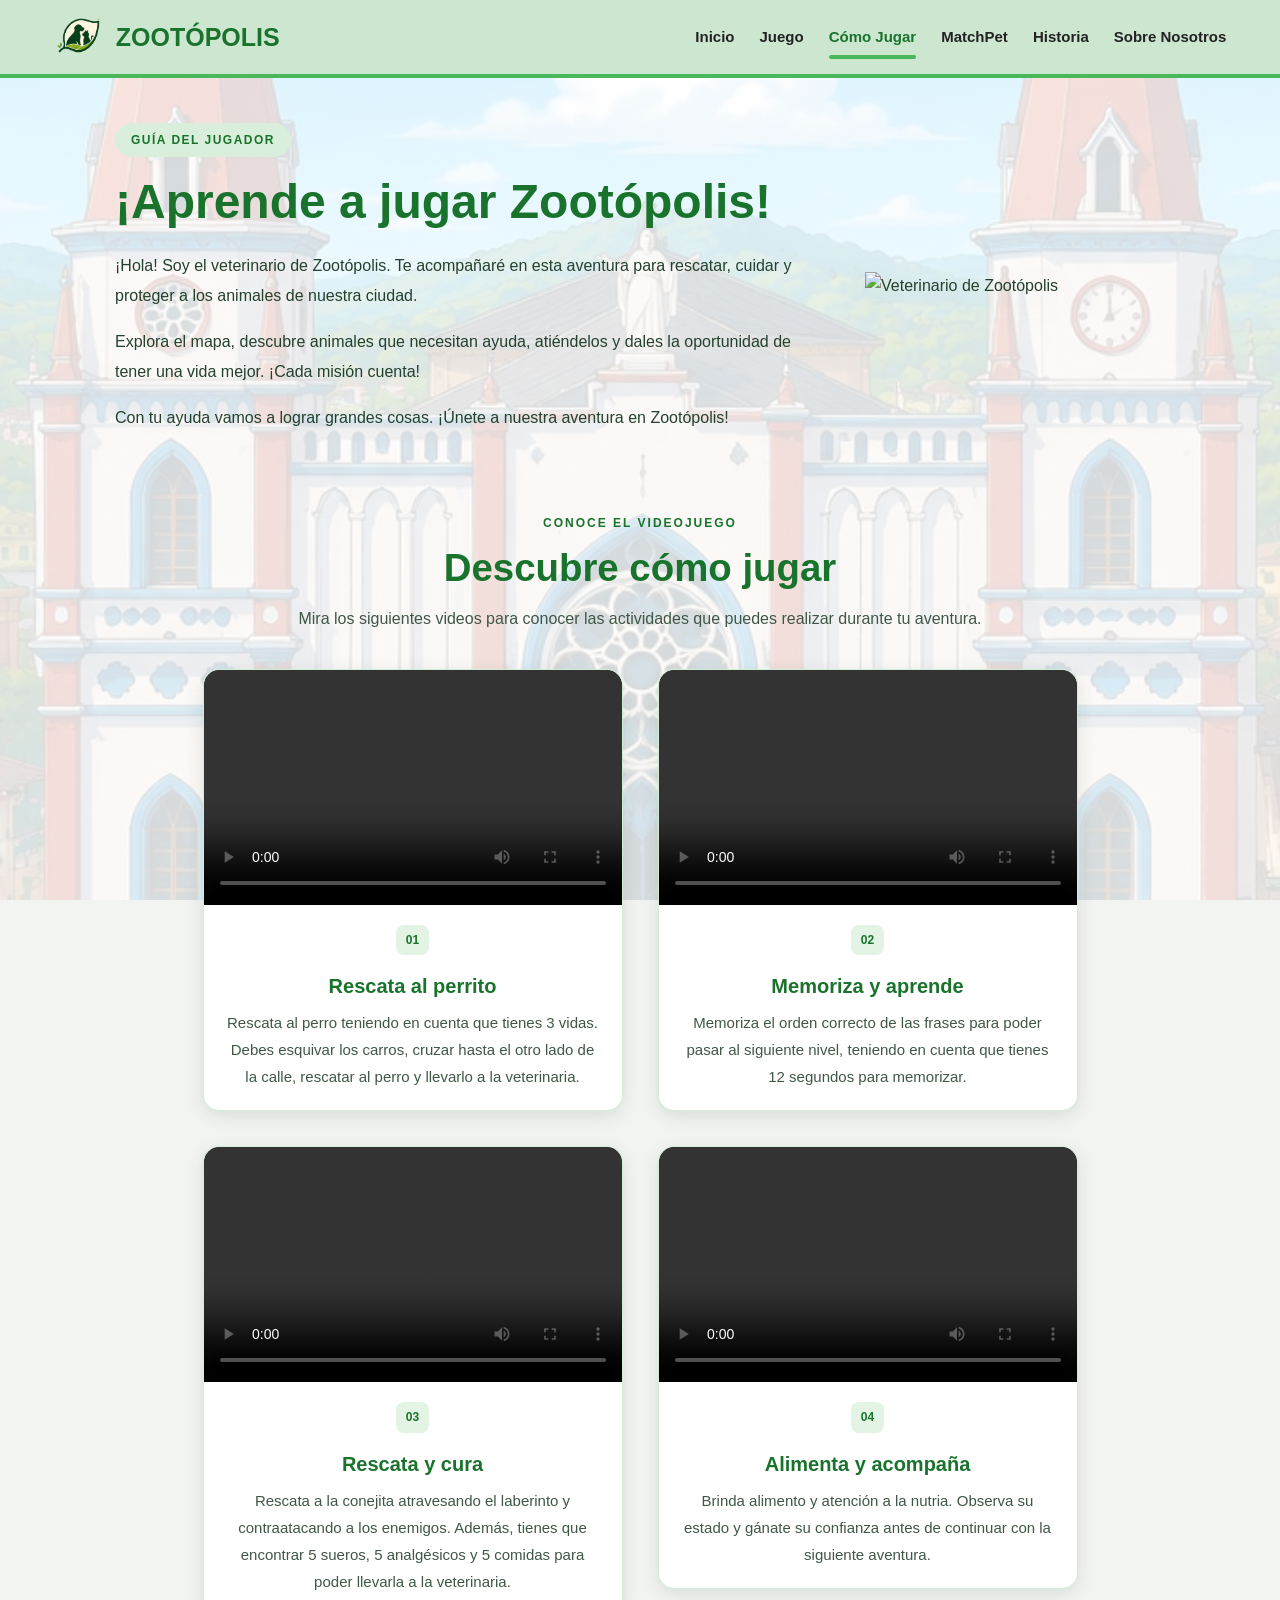
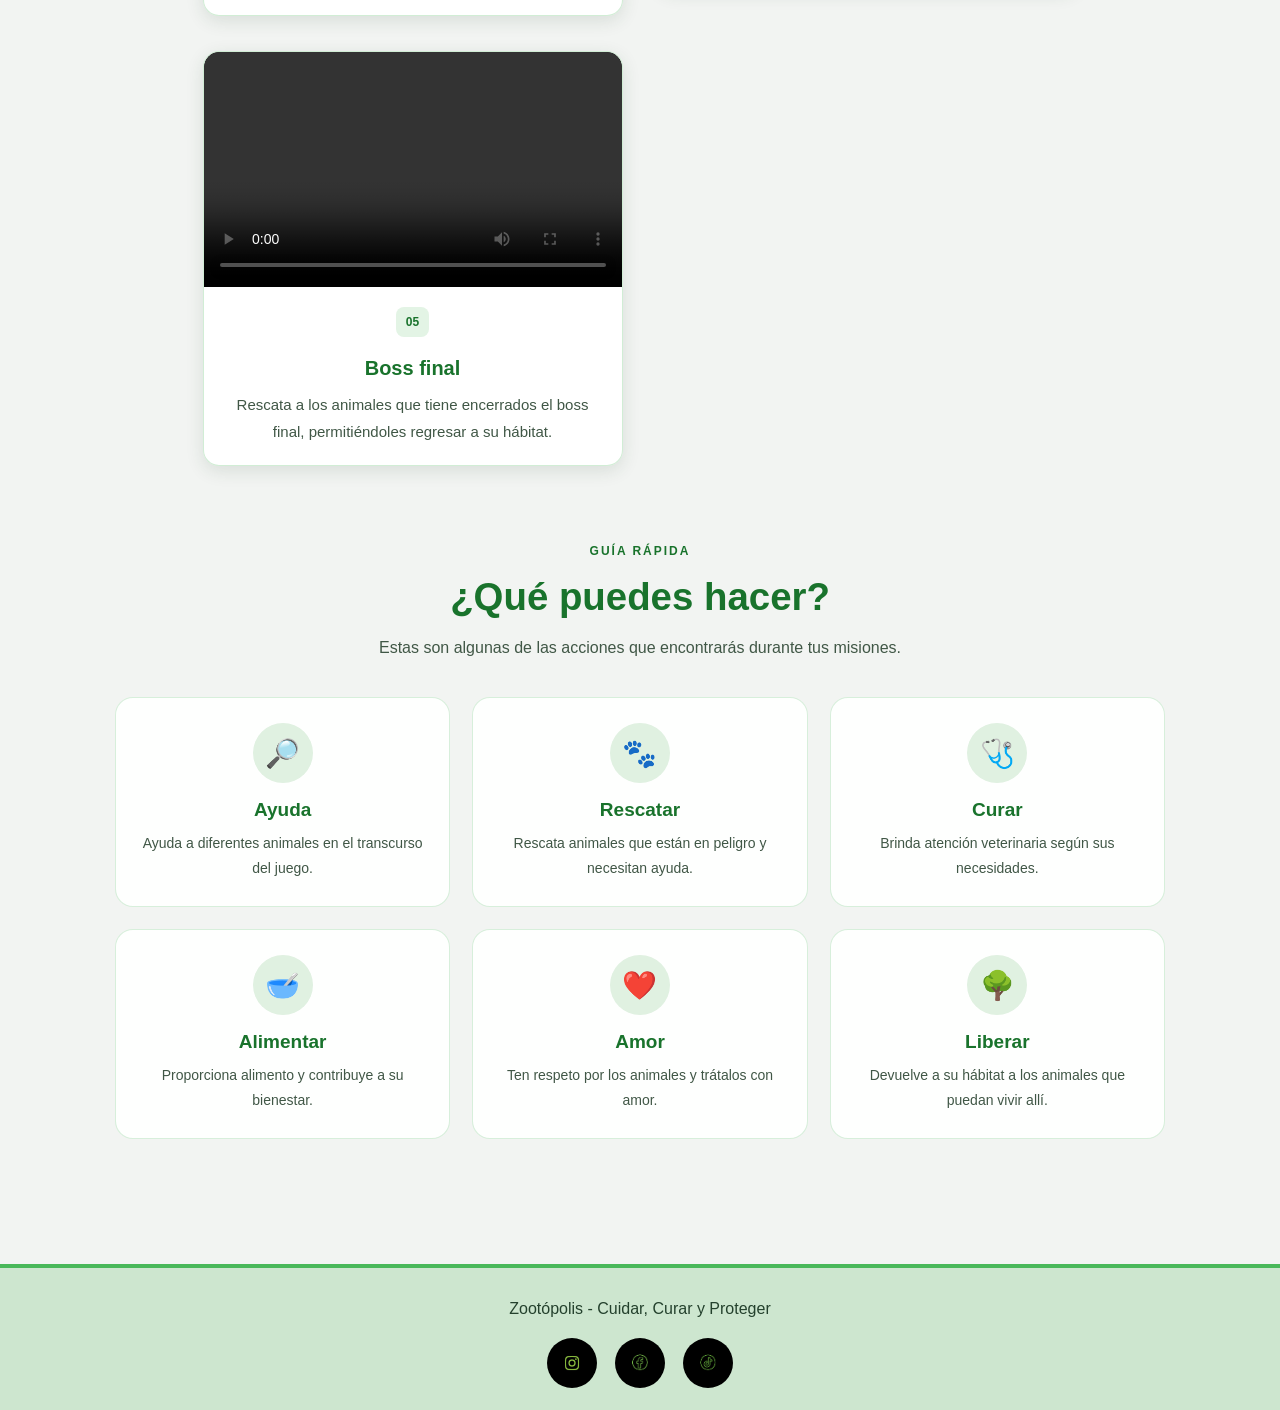
==== como_jugar.html @ 65db8620 "Add files via upload" ====
<!DOCTYPE html>
<html lang="es">
<head>
    <meta charset="UTF-8">
    <meta name="viewport" content="width=device-width, initial-scale=1.0">
    <title>Zootópolis | Cómo Jugar</title>
    <link rel="stylesheet" href="style.css">
</head>

<body>

    <header class="header">
        <div class="logo">
            <img src="IMG/logo 2.png" alt="Logo de Zootópolis">
            <span>ZOOTÓPOLIS</span>
        </div>

        <nav>
            <a href="index.html">Inicio</a>
            <a href="juego.html">Juego</a>
            <a class="activo" href="como_jugar.html" aria-current="page">Cómo Jugar</a>
            <a href="match_pet.html">MatchPet</a>
            <a href="historia.html">Historia</a>
            <a href="sobre_nosotros.html">Sobre Nosotros</a>
        </nav>
    </header>


    <main class="como-jugar">

        <section class="bienvenida-veterinario">

            <div class="bienvenida-texto">
                <span class="etiqueta-juego">GUÍA DEL JUGADOR</span>

                <h1>¡Aprende a jugar Zootópolis!</h1>

                <p>
                    ¡Hola! Soy el veterinario de Zootópolis.
                    Te acompañaré en esta aventura para rescatar,
                    cuidar y proteger a los animales de nuestra ciudad.
                </p>

                <p>
                    Explora el mapa, descubre animales que necesitan ayuda,
                    atiéndelos y dales la oportunidad de tener una vida mejor.
                    ¡Cada misión cuenta!
                </p>

                <p>
                    Con tu ayuda vamos a lograr grandes cosas.
                    ¡Únete a nuestra aventura en Zootópolis!
                </p>
            </div>

            <div class="veterinario-imagen">
                <img src="IMG/veterinario 2.png" alt="Veterinario de Zootópolis">
            </div>

        </section>

        <section class="tutoriales" id="tutoriales">

            <div class="titulo-seccion">
                <span>CONOCE EL VIDEOJUEGO</span>
                <h2>Descubre cómo jugar</h2>
                <p>
                    Mira los siguientes videos para conocer las actividades
                    que puedes realizar durante tu aventura.
                </p>
            </div>

            <div class="tutoriales-grid">

                <article class="tutorial-card">

                    <div class="video-contenedor">
                        <video controls preload="metadata">
                            <source src="IMG/nivel 1.mp4" type="video/mp4">
                            Tu navegador no admite la reproducción de videos.
                        </video>
                    </div>

                    <div class="tutorial-info">
                        <span class="numero-tutorial">01</span>
                        <h3>Rescata al perrito</h3>
                        <p>Rescata al perro teniendo en cuenta que tienes 3 vidas. Debes esquivar los carros, cruzar hasta el otro lado de la calle, rescatar al perro y llevarlo a la veterinaria.</p>
                    </div>

                </article>

                <article class="tutorial-card">

                    <div class="video-contenedor">
                        <video controls preload="metadata">
                            <source src="IMG/nivel 2.mp4" type="video/mp4">
                            Tu navegador no admite la reproducción de videos.
                        </video>
                    </div>

                    <div class="tutorial-info">
                        <span class="numero-tutorial">02</span>
                        <h3>Memoriza y aprende</h3>
                        <p>Memoriza el orden correcto de las frases para poder pasar al siguiente nivel, teniendo en cuenta que tienes 12 segundos para memorizar.</p>
                    </div>

                </article>

                <article class="tutorial-card">

                    <div class="video-contenedor">
                        <video controls preload="metadata">
                            <source src="IMG/nivel 3.mp4" type="video/mp4">
                            Tu navegador no admite la reproducción de videos.
                        </video>
                    </div>

                    <div class="tutorial-info">
                        <span class="numero-tutorial">03</span>
                        <h3>Rescata y cura</h3>
                        <p>Rescata a la conejita atravesando el laberinto y contraatacando a los enemigos. Además, tienes que encontrar 5 sueros, 5 analgésicos y 5 comidas para poder llevarla a la veterinaria.</p>
                    </div>

                </article>

                <article class="tutorial-card">

                    <div class="video-contenedor">
                        <video controls preload="metadata">
                            <source src="IMG/nivel 4.mp4" type="video/mp4">
                            Tu navegador no admite la reproducción de videos.
                        </video>
                    </div>

                    <div class="tutorial-info">
                        <span class="numero-tutorial">04</span>
                        <h3>Alimenta y acompaña</h3>
                        <p>Brinda alimento y atención a la nutria. Observa su estado y gánate su confianza antes de continuar con la siguiente aventura.</p>
                    </div>

                </article>

                <article class="tutorial-card">

                    <div class="video-contenedor">
                        <video controls preload="metadata">
                            <source src="IMG/nivel 5.mp4" type="video/mp4">
                            Tu navegador no admite la reproducción de videos.
                        </video>
                    </div>

                    <div class="tutorial-info">
                        <span class="numero-tutorial">05</span>
                        <h3>Boss final</h3>
                        <p>Rescata a los animales que tiene encerrados el boss final, permitiéndoles regresar a su hábitat.</p>
                    </div>

                </article>

            </div>
        </section>

        <section class="acciones-juego">

            <div class="titulo-seccion">
                <span>GUÍA RÁPIDA</span>
                <h2>¿Qué puedes hacer?</h2>
                <p>
                    Estas son algunas de las acciones que encontrarás
                    durante tus misiones.
                </p>
            </div>

            <div class="acciones-grid">

                <div class="accion-item">
                    <span>🔎</span>
                    <h3>Ayuda</h3>
                    <p>Ayuda a diferentes animales en el transcurso del juego.</p>
                </div>

                <div class="accion-item">
                    <span>🐾</span>
                    <h3>Rescatar</h3>
                    <p>Rescata animales que están en peligro y necesitan ayuda.</p>
                </div>

                <div class="accion-item">
                    <span>🩺</span>
                    <h3>Curar</h3>
                    <p>Brinda atención veterinaria según sus necesidades.</p>
                </div>

                <div class="accion-item">
                    <span>🥣</span>
                    <h3>Alimentar</h3>
                    <p>Proporciona alimento y contribuye a su bienestar.</p>
                </div>

                <div class="accion-item">
                    <span>❤️</span>
                    <h3>Amor</h3>
                    <p>Ten respeto por los animales y trátalos con amor.</p>
                </div>

                <div class="accion-item">
                    <span>🌳</span>
                    <h3>Liberar</h3>
                    <p>Devuelve a su hábitat a los animales que puedan vivir allí.</p>
                </div>

            </div>
        </section>

    </main>

    <footer class="redes">
        <p>Zootópolis - Cuidar, Curar y Proteger</p>

        <div>
            <a href="https://www.instagram.com/zootopolis_032026/" target="_blank" rel="noopener noreferrer" aria-label="Instagram" title="Instagram">
                <img src="IMG/icono instagram.jpeg" alt="Instagram">
            </a>

            <a href="https://www.facebook.com/share/1Fiqk4GdvT/" target="_blank" rel="noopener noreferrer" aria-label="Facebook" title="Facebook">
                <img src="IMG/icono facebook.jpeg" alt="Facebook">
            </a>

            <a href="https://www.tiktok.com/@zotoopolis_03?_r=1&_t=ZS-9AS0UtBTQ9M" target="_blank" rel="noopener noreferrer" aria-label="TikTok" title="TikTok">
                <img src="IMG/icono tiktok.jpeg" alt="TikTok">
            </a>
        </div>
    </footer>


</body>
</html>
---- style.css ----
* {
    margin: 0;
    padding: 0;
    box-sizing: border-box;
}

html {
    scroll-behavior: smooth;
    scroll-padding-top: 100px;
}

html,
body {
    min-height: 100%;
    margin: 0;
    padding: 0;
}

body {
    font-family: Arial, Helvetica, sans-serif;
    color: #24412d;
    background: #f2f4f2;
    line-height: 1.7;
    overflow-x: hidden;
    position: relative;
}

body::before {
    content: "";
    position: fixed;
    inset: 0;
    background:
        linear-gradient(
            rgba(255, 255, 255, 0.84),
            rgba(255, 255, 255, 0.84)
        ),
        url("IMG/iglesiafondo.jpeg") center / cover no-repeat;
    z-index: -1;
    pointer-events: none;
}

img,
video {
    max-width: 100%;
}

a {
    color: inherit;
}

button,
input,
textarea,
select {
    font: inherit;
}


.header {
    width: 100%;
    min-height: 78px;
    padding: 8px 4.2%;
    background: #cde6cf;
    border-bottom: 4px solid #49b85a;

    display: flex;
    align-items: center;
    justify-content: space-between;
    gap: 25px;

    position: sticky;
    top: 0;
    z-index: 1000;
}

.logo {
    display: flex;
    align-items: center;
    gap: 10px;
    flex-shrink: 0;
}

.logo img {
    width: 52px;
    height: 52px;
    object-fit: contain;
    border-radius: 50%;
}

.logo span {
    color: #19732c;
    font-size: 25px;
    font-weight: 800;
    line-height: 1.2;
}

.header nav {
    display: flex;
    align-items: center;
    justify-content: flex-end;
    flex-wrap: wrap;
    gap: 25px;
}

.header nav a {
    display: inline-block;
    position: relative;
    padding: 9px 0;

    color: #222;
    text-decoration: none;
    font-size: 15px;
    font-weight: 700;

    transition: color 0.25s ease;
}

.header nav a::after {
    content: "";
    position: absolute;
    left: 0;
    bottom: 0;

    width: 0;
    height: 4px;
    border-radius: 5px;

    background: #49b85a;
    transition: width 0.25s ease;
}

.header nav a:hover,
.header nav a.activo {
    color: #19732c;
}

.header nav a:hover::after,
.header nav a.activo::after {
    width: 100%;
}

h1,
h2,
h3 {
    line-height: 1.3;
}

h1 {
    color: #19732c;
}

h2 {
    color: #19732c;
}

p {
    overflow-wrap: break-word;
}

.pagina {
    width: 100%;
    max-width: 1200px;
    margin: 0 auto;
    padding: 45px 25px 60px;
}

.contenido {
    width: 100%;
}

.pagina h1 {
    font-size: 45px;
    margin-bottom: 22px;
}

.pagina h2 {
    margin-bottom: 12px;
}

.pagina p {
    margin-bottom: 18px;
}


.inicio {
    width: 100%;
    max-width: 1200px;
    margin: 0 auto;
    padding: 55px 25px;
}

.hero {
    display: grid;
    grid-template-columns: 1.2fr 0.8fr;
    align-items: center;
    gap: 40px;
    min-height: 400px;
}

.etiqueta {
    display: inline-block;
    padding: 6px 15px;
    margin-bottom: 15px;

    color: #19732c;
    background: #d9efdb;
    border-radius: 25px;

    font-size: 13px;
    font-weight: 700;
}

.hero h1 {
    font-size: clamp(38px, 5vw, 65px);
    line-height: 1.1;
    margin-bottom: 20px;
    color: #19732c;
}

.hero h2 {
    font-size: 26px;
    margin-bottom: 16px;
}

.texto p {
    font-size: 17px;
    line-height: 1.9;
    margin-bottom: 15px;
}

.imagen {
    display: flex;
    align-items: center;
    justify-content: center;
}

.imagen img {
    width: 100%;
    max-width: 430px;
    max-height: 450px;
    object-fit: contain;

    transition: transform 0.35s ease;
}

.imagen img:hover {
    transform: scale(1.035);
}

.boton {
    display: inline-block;
    padding: 12px 25px;
    margin-top: 15px;

    color: white;
    background: #19732c;
    border-radius: 30px;

    font-weight: 700;
    text-decoration: none;

    transition:
        background 0.25s ease,
        transform 0.25s ease;
}

.boton:hover {
    background: #49b85a;
    transform: translateY(-3px);
}


.tarjetas {
    display: grid;
    grid-template-columns: repeat(3, minmax(0, 1fr));
    gap: 25px;
    margin: 35px 0;
}

.tarjeta {
    min-width: 0;
    padding: 25px;

    background: rgba(255, 255, 255, 0.93);
    border: 1px solid rgba(73, 184, 90, 0.2);
    border-radius: 18px;

    box-shadow: 0 6px 20px rgba(36, 65, 45, 0.08);

    transition:
        transform 0.3s ease,
        box-shadow 0.3s ease;
}

.tarjeta:hover {
    transform: translateY(-5px);
    box-shadow: 0 12px 25px rgba(36, 65, 45, 0.13);
}

.tarjeta h2 {
    color: #19732c;
    margin: 12px 0;
}

.tarjeta h3 {
    color: #19732c;
    margin: 10px 0;
}

.tarjeta p {
    line-height: 1.8;
}

.juego-pagina {
    width: 100%;
    max-width: 1200px;
    margin: 0 auto;
    padding: 45px 25px 60px;
}

.juego-intro {
    text-align: center;
    max-width: 850px;
    margin: 0 auto 40px;
}

.juego-intro h1 {
    font-size: clamp(34px, 4vw, 52px);
    margin-bottom: 18px;
}

.juego-intro p {
    font-size: 17px;
    line-height: 1.9;
}

.icono-juego {
    width: 90px;
    height: 90px;
    margin: 20px auto;

    display: flex;
    align-items: center;
    justify-content: center;

    background: #d9efdb;
    border-radius: 50%;
    font-size: 42px;
}

.ods15 {
    max-width: 1100px;
    margin: 45px auto;
    padding: 30px;

    display: flex;
    align-items: center;
    gap: 30px;

    background: rgba(255, 255, 255, 0.92);
    border-radius: 20px;
    box-shadow: 0 6px 22px rgba(36, 65, 45, 0.08);
}

.ods-icono {
    flex-shrink: 0;
    width: 110px;
    height: 110px;

    display: flex;
    align-items: center;
    justify-content: center;

    background: #19732c;
    border-radius: 15px;
    color: white;
    font-size: 40px;
}

.ods-numero {
    color: #19732c;
    font-size: 30px;
    font-weight: 800;
}

.ods-contenido {
    flex: 1;
}

.ods-contenido h2 {
    margin-bottom: 12px;
}

.naturaleza {
    max-width: 1100px;
    margin: 40px auto;
}

.naturaleza-animal {
    width: 100%;
    max-width: 300px;
    object-fit: contain;
    transition: transform 0.3s ease;
}

.naturaleza-animal:hover {
    transform: translateY(-4px);
}

.boton-instrucciones {
    display: inline-block;
    padding: 12px 25px;
    background: #19732c;
    color: white;
    text-decoration: none;
    border-radius: 30px;
    font-weight: 700;
    transition: background 0.3s ease;
}

.boton-instrucciones:hover {
    background: #49b85a;
}

.machpet-pagina {
    max-width: 1200px;
    margin: 0 auto;
    padding: 45px 25px 60px;
}

.titulo-machpet {
    text-align: center;
    margin-bottom: 35px;
}

.titulo-machpet h1 {
    font-size: clamp(34px, 4vw, 48px);
    margin-bottom: 15px;
}

.mini-icono {
    display: inline-flex;
    justify-content: center;
    align-items: center;

    width: 55px;
    height: 55px;
    margin-bottom: 12px;

    background: #d9efdb;
    border-radius: 50%;
    font-size: 27px;
}




.animales-grid {
    display: grid;
    grid-template-columns: repeat(3, minmax(0, 1fr));
    align-items: stretch;
    gap: 25px;
}

.animal {
    position: relative;
    min-width: 0;
    min-height: 440px;
    padding: 18px;
    overflow: hidden;

    display: flex;
    flex-direction: column;
    align-items: center;

    background: rgba(255, 255, 255, 0.96);
    border-radius: 18px;
    box-shadow: 0 6px 20px rgba(36, 65, 45, 0.10);

    transition: transform 0.3s ease;
}

.animal:hover {
    transform: translateY(-5px);
}

.imagen-animal {
    display: block;
    width: 100%;
    height: 360px;
    flex-shrink: 0;
    object-fit: contain;
    margin: 0 auto 12px;
}

.animal h2 {
    position: relative;
    z-index: 1;
    width: 45%;
    margin: 0 0 4px;
    text-align: center;
    color: #19732c;
    font-size: 25px;
}

.historia-animal {
    position: absolute;
    inset: 0;
    z-index: 5;

    display: flex;
    align-items: center;
    justify-content: center;

    padding: 10px;
    overflow-y: auto;

    background: rgba(237, 247, 238, 0.97);
    border: 4px solid #49b85a;
    border-radius: 18px;

    color: #24412d;
    font-size: 16px;
    line-height: 1.9;
    text-align: center;

    opacity: 0;
    visibility: hidden;
    pointer-events: none;

    transition:
        opacity 0.3s ease,
        visibility 0.3s ease;
}

.animal:hover .historia-animal {
    opacity: 1;
    visibility: visible;
}



@media (max-width: 850px) {
    .animales-grid {
        grid-template-columns: repeat(2, minmax(0, 1fr));
    }
    .animal img[src*="nutria"] {
        transform: scale(0.8);
    }
}

@media (max-width: 560px) {
    .animales-grid {
        grid-template-columns: 1fr;
    }

    .animal {
        min-height: 420px;
    }

    .imagen-animal {
        height: 230px;
    }
}


.historia-pagina {
    max-width: 1100px;
    margin: 0 auto;
    padding: 45px 25px 60px;
}

.historia-pagina h1 {
    text-align: center;
    font-size: clamp(34px, 4vw, 48px);
    margin-bottom: 30px;
}

.historia-contenido {
    padding: 30px;
    background: rgba(255, 255, 255, 0.93);
    border-radius: 20px;
    box-shadow: 0 6px 22px rgba(36, 65, 45, 0.08);
}

.historia-contenido p {
    line-height: 2;
    margin-bottom: 20px;
}

.sobre-nosotros {
    width: 100%;
    max-width: 1200px;
    margin: 0 auto;
    padding: 45px 25px 60px;
}

.sobre-nosotros h1 {
    font-size: 45px;
    margin-bottom: 20px;
}

.sobre-nosotros > p {
    max-width: 950px;
    margin-bottom: 18px;
}

.sobre-nosotros .tarjetas {
    margin-top: 35px;
}

.sobre-nosotros .tarjeta img {
    display: block;
    width: 100%;
    height: 260px;
    object-fit: cover;
    border-radius: 15px;
    margin-bottom: 18px;
}

.como-jugar {
    width: 100%;
    max-width: 1250px;
    margin: 0 auto;
    padding: 45px 25px 60px;
}

.bienvenida-veterinario {
    width: 100%;
    max-width: 1050px;
    margin: 0 auto 60px;

    display: grid;
    grid-template-columns: minmax(0, 1fr) 300px;
    align-items: center;
    gap: 35px;
}

.bienvenida-texto {
    min-width: 0;
    animation: entradaTexto 0.8s ease both;
}

.etiqueta-juego {
    display: inline-block;
    padding: 7px 16px;
    margin-bottom: 16px;

    color: #19732c;
    background: #d9efdb;
    border-radius: 25px;

    font-size: 12px;
    font-weight: 700;
    letter-spacing: 1.5px;
}

.bienvenida-texto h1 {
    color: #19732c;
    font-size: clamp(32px, 4vw, 48px);
    line-height: 1.2;
    margin-bottom: 20px;
}

.bienvenida-texto p {
    color: #24412d;
    font-size: 16px;
    line-height: 1.9;
    margin-bottom: 15px;
}

.boton-comenzar {
    display: inline-block;
    padding: 12px 24px;
    margin-top: 12px;

    background: #19732c;
    color: white;
    border-radius: 30px;
    text-decoration: none;
    font-weight: 700;

    transition:
        background 0.3s ease,
        transform 0.3s ease;
}

.boton-comenzar:hover {
    background: #49b85a;
    transform: translateY(-3px);
}

.veterinario-imagen {
    display: flex;
    justify-content: center;
    align-items: center;
    min-width: 0;
}

.veterinario-imagen img {
    display: block;
    width: 100%;
    max-width: 500px;
    max-height: 500px;
    object-fit: contain;

    filter: drop-shadow(0 10px 15px rgba(25, 115, 44, 0.13));

    animation: entradaVeterinario 0.9s ease both;
}

.tutoriales {
    width: 100%;
    max-width: 1150px;
    margin: 45px auto 70px;
    scroll-margin-top: 100px;
}

.titulo-seccion {
    width: 100%;
    max-width: 800px;
    margin: 0 auto 35px;
    text-align: center;
}

.titulo-seccion > span {
    color: #19732c;
    font-size: 12px;
    font-weight: 800;
    letter-spacing: 2px;
}

.titulo-seccion h2 {
    color: #19732c;
    font-size: clamp(28px, 3vw, 39px);
    margin: 8px 0 12px;
}

.titulo-seccion p {
    color: #405746;
    font-size: 16px;
    line-height: 1.8;
}

.tutoriales-grid {
    display: grid;

    grid-template-columns: repeat(2, minmax(0, 420px));

    justify-content: center;
    align-items: start;
    gap: 35px;

    width: 100%;
    margin: 0 auto;
}

.tutorial-card {
    display: flex;
    flex-direction: column;

    width: 100%;
    max-width: 420px;
    min-width: 0;
    margin: 0 auto;
    overflow: hidden;

    background: rgba(255, 255, 255, 0.96);
    border: 1px solid rgba(73, 184, 90, 0.25);
    border-radius: 16px;

    box-shadow: 0 5px 18px rgba(36, 65, 45, 0.12);

    transition:
        transform 0.3s ease,
        box-shadow 0.3s ease;

    animation: entradaTexto 0.7s ease both;
}

.tutorial-card:hover {
    transform: translateY(-4px);
    box-shadow: 0 12px 25px rgba(36, 65, 45, 0.15);
}

.video-contenedor {
    display: block;
    position: relative;

    width: 100%;
    aspect-ratio: 16 / 9;
    height: auto;

    overflow: hidden;
    background: #151515;
    border-radius: 15px 15px 0 0;
}

.video-contenedor video {
    display: block;

    width: 100%;
    height: 100%;

    object-fit: contain;
    background: #151515;
}

.tutorial-info {
    padding: 20px;
    text-align: center;
}

.numero-tutorial {
    display: inline-block;
    padding: 5px 10px;
    margin-bottom: 10px;

    color: #19732c;
    background: #e3f4e5;
    border-radius: 8px;

    font-size: 12px;
    font-weight: 800;
}

.tutorial-info h3 {
    color: #19732c;
    font-size: 20px;
    margin: 8px 0 10px;
}

.tutorial-info p {
    color: #405746;
    font-size: 15px;
    line-height: 1.8;
}

.acciones-juego {
    width: 100%;
    max-width: 1050px;
    margin: 0 auto 65px;
}

.acciones-grid {
    display: grid;
    grid-template-columns: repeat(3, minmax(0, 1fr));
    justify-content: center;
    gap: 22px;
}

.accion-item {
    min-width: 0;
    padding: 25px 20px;
    text-align: center;

    background: rgba(255, 255, 255, 0.93);
    border: 1px solid rgba(73, 184, 90, 0.22);
    border-radius: 18px;

    transition:
        background 0.3s ease,
        border-color 0.3s ease,
        transform 0.3s ease;
}

.accion-item:hover {
    background: #e9f6e9;
    border-color: #49b85a;
    transform: translateY(-4px);
}

.accion-item > span {
    display: inline-flex;
    justify-content: center;
    align-items: center;

    width: 60px;
    height: 60px;
    margin-bottom: 15px;

    background: #e0f1e1;
    border-radius: 50%;
    font-size: 28px;
}

.accion-item h3 {
    color: #19732c;
    font-size: 19px;
    margin-bottom: 8px;
}

.accion-item p {
    color: #405746;
    font-size: 14px;
    line-height: 1.8;
}

.mensaje-final-juego {
    width: 100%;
    max-width: 1000px;
    margin: 0 auto;
    padding: 40px 30px;
    text-align: center;

    background: rgba(217, 239, 219, 0.93);
    border: 1px solid rgba(73, 184, 90, 0.3);
    border-radius: 22px;
}

.mensaje-final-juego h2 {
    color: #19732c;
    font-size: clamp(25px, 3vw, 35px);
    margin-bottom: 15px;
}

.mensaje-final-juego p {
    max-width: 700px;
    margin: 0 auto 12px;
    color: #24412d;
    line-height: 1.9;
}

.instrucciones-pagina {
    width: 100%;
    max-width: 1200px;
    margin: 0 auto;
    padding: 45px 25px 60px;
}

.titulo-instrucciones {
    text-align: center;
    margin-bottom: 35px;
}

.titulo-instrucciones h1 {
    font-size: clamp(32px, 4vw, 45px);
    margin-bottom: 15px;
}

.botones-juego {
    display: grid;
    grid-template-columns: repeat(3, minmax(0, 1fr));
    gap: 20px;
}

.boton-juego {
    display: block;
    padding: 22px;
    text-align: center;

    color: #19732c;
    background: rgba(255, 255, 255, 0.95);
    border: 1px solid #cde6cf;
    border-radius: 16px;

    font-weight: 700;
    text-decoration: none;

    transition:
        transform 0.3s ease,
        background 0.3s ease;
}

.boton-juego:hover {
    transform: translateY(-4px);
    background: #e9f6e9;
}

.instruccion-detalle {
    width: 100%;
    max-width: 1000px;
    margin: 0 auto;
    padding: 35px 25px;
}

.detalle-animado {
    padding: 30px;
    text-align: center;

    background: rgba(255, 255, 255, 0.95);
    border-radius: 20px;
    box-shadow: 0 8px 25px rgba(36, 65, 45, 0.1);

    animation: entradaTexto 0.6s ease both;
}

.detalle-icono {
    font-size: 50px;
    margin-bottom: 15px;
}

.linea-verde {
    width: 80px;
    height: 4px;
    margin: 18px auto;
    background: #49b85a;
    border-radius: 5px;
}

.detalle-animado p {
    margin: 15px 0;
    line-height: 1.9;
}

.mensaje-juego {
    margin: 25px 0;
    padding: 18px;
    background: #e9f6e9;
    border-radius: 12px;
}

.volver {
    display: inline-block;
    padding: 11px 23px;
    margin-top: 15px;

    color: white;
    background: #19732c;
    border-radius: 25px;
    text-decoration: none;
    font-weight: 700;

    transition: background 0.3s ease;
}

.volver:hover {
    background: #49b85a;
}

.redes {
    width: 100%;
    padding: 22px 20px;

    text-align: center;
    background: #cde6cf;
    border-top: 4px solid #49b85a;
}

.redes p {
    color: #24412d;
    margin: 5px 0 15px;
}

.redes div {
    display: flex;
    justify-content: center;
    align-items: center;
    gap: 18px;
    flex-wrap: wrap;
}

.redes a {
    display: inline-flex;
    align-items: center;
    justify-content: center;

    width: 50px;
    height: 50px;
    padding: 9px;

    background: #000;
    border-radius: 50%;

    transition:
        transform 0.3s ease,
        background 0.3s ease;
}

.redes a:hover {
    transform: translateY(-4px);
    background: #19732c;
}

.redes img {
    display: block;
    width: 100%;
    height: 100%;
    object-fit: contain;
    border-radius: 50%;
}

@keyframes entradaTexto {
    from {
        opacity: 0;
        transform: translateY(18px);
    }

    to {
        opacity: 1;
        transform: translateY(0);
    }
}

@keyframes entradaVeterinario {
    from {
        opacity: 0;
        transform: translateX(25px);
    }

    to {
        opacity: 1;
        transform: translateX(0);
    }
}

@media (max-width: 1000px) {
    .header {
        gap: 15px;
        padding: 10px 3%;
    }

    .header nav {
        gap: 15px;
    }

    .logo span {
        font-size: 21px;
    }

    .logo img {
        width: 46px;
        height: 46px;
    }

    .hero {
        gap: 25px;
    }

    .tutoriales-grid {
        grid-template-columns: repeat(2, minmax(0, 360px));
        gap: 25px;
    }

    .bienvenida-veterinario {
        grid-template-columns: minmax(0, 1fr) 230px;
    }
}

@media (max-width: 750px) {
    .header {
        position: relative;
        flex-direction: column;
        justify-content: center;
        gap: 8px;
        padding: 12px 15px;
    }

    .header nav {
        justify-content: center;
        gap: 7px 18px;
    }

    .header nav a {
        font-size: 14px;
    }

    .hero {
        grid-template-columns: 1fr;
        text-align: center;
    }

    .imagen img {
        max-width: 320px;
    }

    .tarjetas,
    .animales-grid {
        grid-template-columns: repeat(2, minmax(0, 1fr));
    }

    .ods15 {
        flex-direction: column;
        text-align: center;
    }

    .botones-juego {
        grid-template-columns: repeat(2, minmax(0, 1fr));
    }

    .bienvenida-veterinario {
        grid-template-columns: 1fr 220px;
        gap: 20px;
    }

    .acciones-grid {
        grid-template-columns: repeat(2, minmax(0, 1fr));
    }
}

@media (max-width: 600px) {
    .inicio,
    .juego-pagina,
    .machpet-pagina,
    .historia-pagina,
    .sobre-nosotros,
    .instrucciones-pagina,
    .pagina {
        padding: 30px 16px 45px;
    }

    .pagina h1,
    .sobre-nosotros h1 {
        font-size: 34px;
    }

    .hero h1 {
        font-size: 38px;
    }

    .texto p {
        font-size: 15px;
    }

    .tarjetas,
    .animales-grid,
    .botones-juego {
        grid-template-columns: 1fr;
    }

    .ods15 {
        padding: 22px;
    }

    .instruccion-detalle {
        padding: 25px 15px;
    }

    .detalle-animado {
        padding: 22px 16px;
    }


    .como-jugar {
        padding: 30px 15px 45px;
    }

    .bienvenida-veterinario {
        grid-template-columns: 1fr;
        text-align: center;
        gap: 20px;
        margin-bottom: 45px;
    }

    .bienvenida-texto h1 {
        font-size: 35px;
    }

    .bienvenida-texto p {
        font-size: 15px;
    }

    .veterinario-imagen img {
        max-width: 230px;
        max-height: 290px;
    }

    .tutoriales-grid {
        grid-template-columns: minmax(0, 420px);
        gap: 25px;
    }

    .tutorial-card {
        max-width: 420px;
    }

    .titulo-seccion h2 {
        font-size: 29px;
    }

    .tutorial-info {
        padding: 18px;
    }

    .acciones-grid {
        grid-template-columns: 1fr;
    }

    .mensaje-final-juego {
        padding: 30px 20px;
    }

    .redes {
        padding: 20px 12px;
    }
}

@media (prefers-reduced-motion: reduce) {
    *,
    *::before,
    *::after {
        scroll-behavior: auto !important;
        animation-duration: 0.01ms !important;
        animation-iteration-count: 1 !important;
        transition-duration: 0.01ms !important;
    }
}


.diseno-zootopolis {
    max-width: 1000px;
    margin: 40px auto;
    padding: 25px 20px;
    color: #24412d;
}

.diseno-intro {
    max-width: 780px;
    margin: 0 auto 25px;
    text-align: center;
}

.diseno-etiqueta {
    color: #19732c;
    font-size: 12px;
    font-weight: bold;
    letter-spacing: 2px;
}

.diseno-intro h2 {
    margin: 12px 0;
    color: #19732c;
    font-size: 32px;
}

.diseno-intro p,
.diseno-proposito p,
.diseno-texto p,
.diseno-final p {
    font-size: 15px;
    line-height: 1.8;
}

.diseno-proposito {
    margin-bottom: 25px;
    padding: 20px;
    background: #e9f6e9;
    border-left: 4px solid #49b85a;
    border-radius: 10px;
}

.diseno-proposito h3,
.diseno-final h3 {
    margin-bottom: 8px;
    color: #19732c;
}

.diseno-lista {
    display: flex;
    flex-direction: column;
    gap: 16px;
}

.diseno-item {
    display: flex;
    align-items: center;
    gap: 20px;
    padding: 16px;
    background: rgba(255, 255, 255, 0.92);
    border: 1px solid #cde6cf;
    border-radius: 14px;
    box-shadow: 0 4px 12px rgba(36, 65, 45, 0.06);
    transition: transform 0.25s ease;
}

.diseno-item:hover {
    transform: translateY(-3px);
}

.diseno-imagen {
    flex: 0 0 135px;
    width: 135px;
    height: 115px;
    display: flex;
    align-items: center;
    justify-content: center;
    overflow: hidden;
    background: #e9f6e9;
    border-radius: 10px;
}

.diseno-imagen img {
    width: 100%;
    height: 100%;
    padding: 8px;
    object-fit: contain;
}

.diseno-imagen.diseno-logo img {
    max-width: 110px;
}

.diseno-texto {
    flex: 1;
}

.diseno-texto h3 {
    margin-bottom: 7px;
    color: #19732c;
    font-size: 19px;
}

.diseno-texto p {
    margin: 0;
}

.diseno-final {
    margin-top: 25px;
    padding: 20px;
    text-align: center;
    background: #d9efdb;
    border-radius: 12px;
}



@media (max-width: 550px) {
    .diseno-zootopolis {
        padding: 20px 12px;
    }

    .diseno-intro h2 {
        font-size: 26px;
    }

    .diseno-item {
        align-items: flex-start;
        gap: 12px;
        padding: 12px;
    }

    .diseno-imagen {
        flex: 0 0 95px;
        width: 95px;
        height: 95px;
    }

    .diseno-texto h3 {
        font-size: 16px;
    }

    .diseno-intro p,
    .diseno-proposito p,
    .diseno-texto p,
    .diseno-final p {
        font-size: 14px;
    }
}



section.diseno-zootopolis h2,
section.diseno-zootopolis h3,
.diseno-zootopolis .diseno-intro h2,
.diseno-zootopolis .diseno-proposito h3,
.diseno-zootopolis .diseno-texto h3,
.diseno-zootopolis .diseno-final h3 {
    color: #19732c !important;
}

/* Imagen de cada animal en MatchPet: se ajusta al contenedor */
.imagen-animal img {
    display: block;
    width: 100%;
    height: 100%;
    object-fit: contain;
}

/* Fotos del equipo en Sobre Nosotros */
.tarjeta .foto-integrante {
    display: block;
    width: 100%;
    height: 260px;
    object-fit: cover;
    border-radius: 15px;
    margin-bottom: 18px;
}
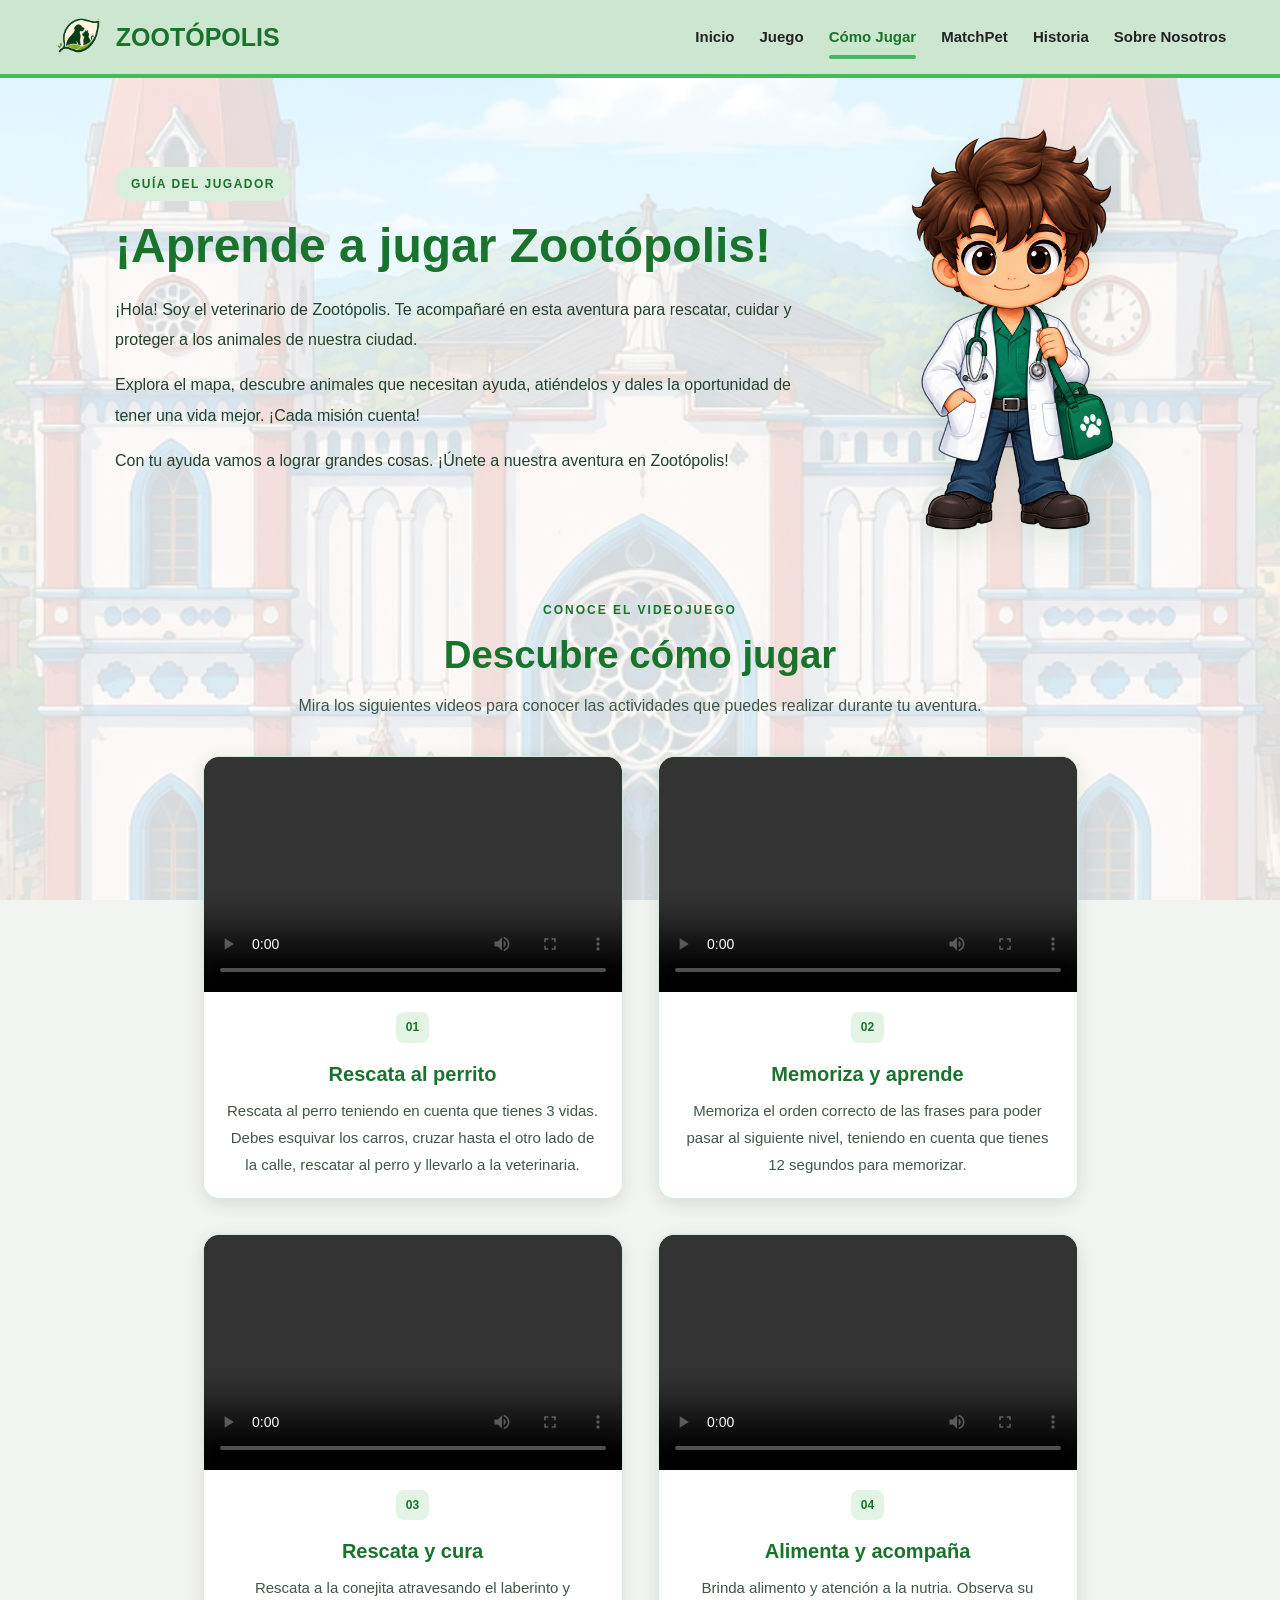
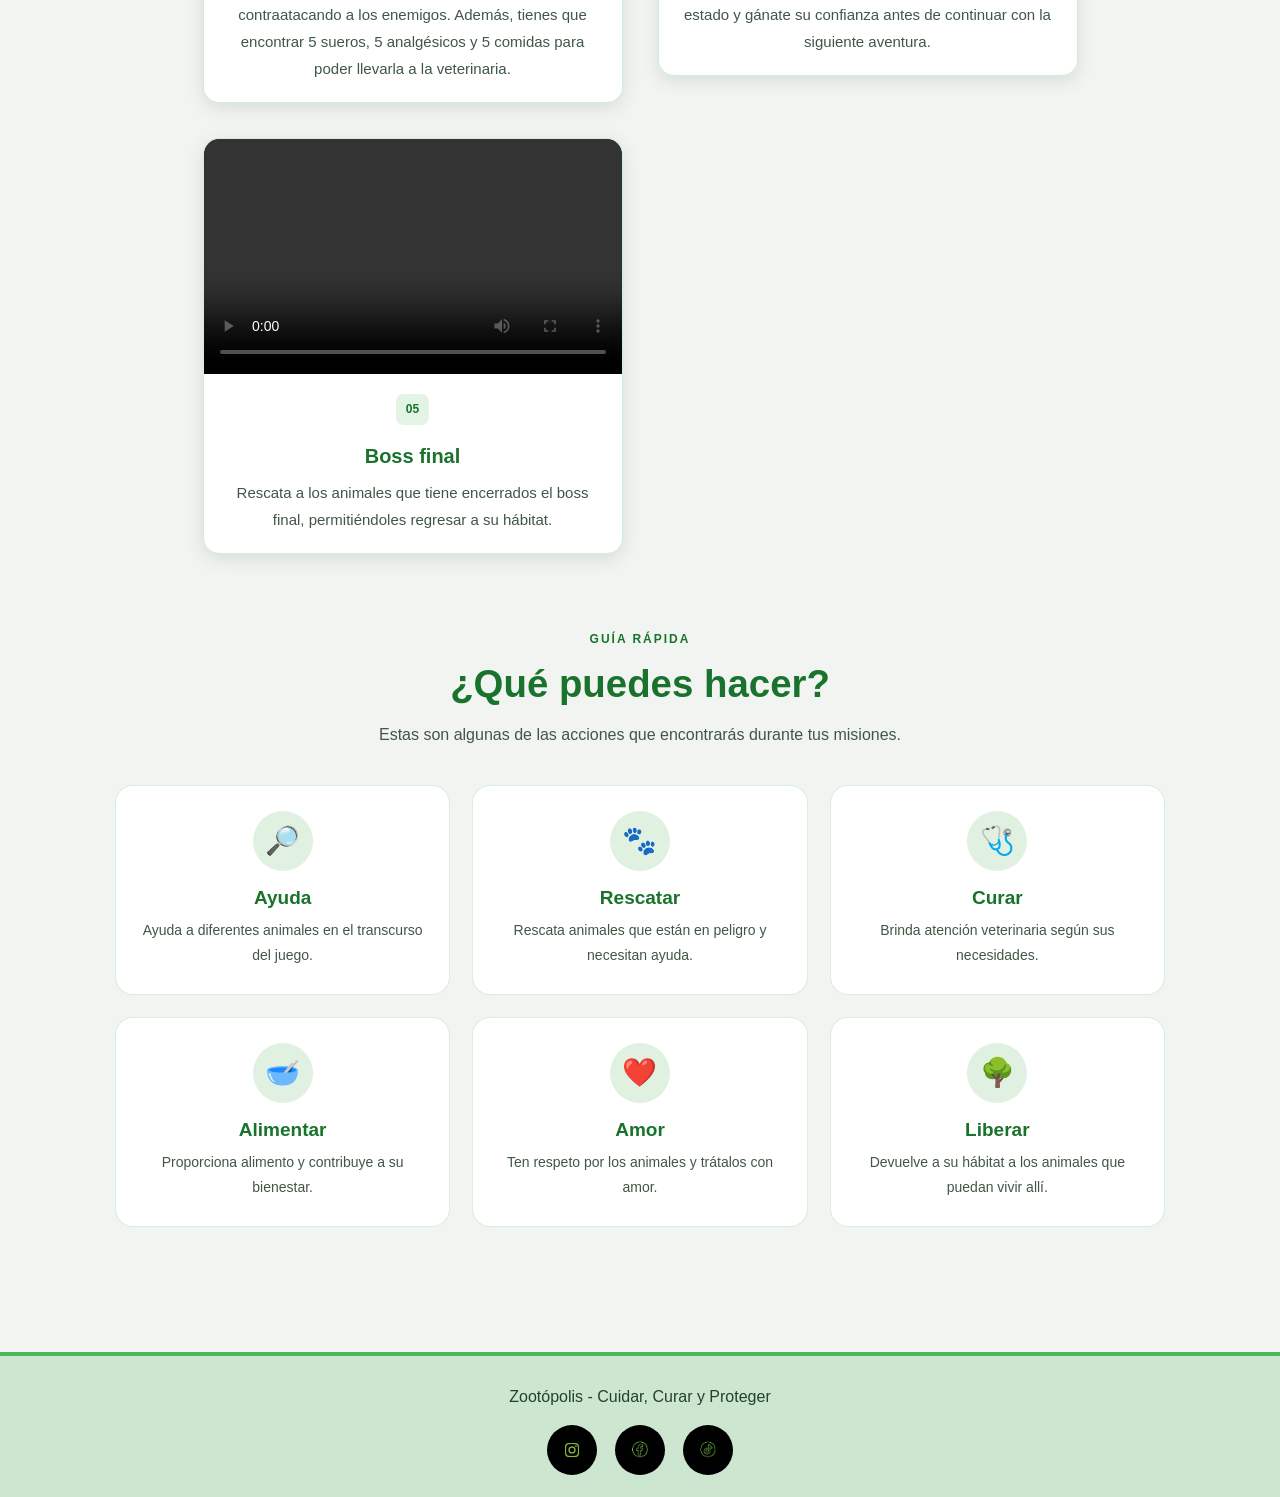
==== commit a0aeb97b: "Update video source for level 1 tutorial" ====
--- a/como_jugar.html
+++ b/como_jugar.html
@@ -76,7 +76,7 @@
 
                     <div class="video-contenedor">
                         <video controls preload="metadata">
-                            <source src="IMG/nivel 1.mp4" type="video/mp4">
+                            <source src="IMG/n1.mp4" type="video/mp4">
                             Tu navegador no admite la reproducción de videos.
                         </video>
                     </div>
